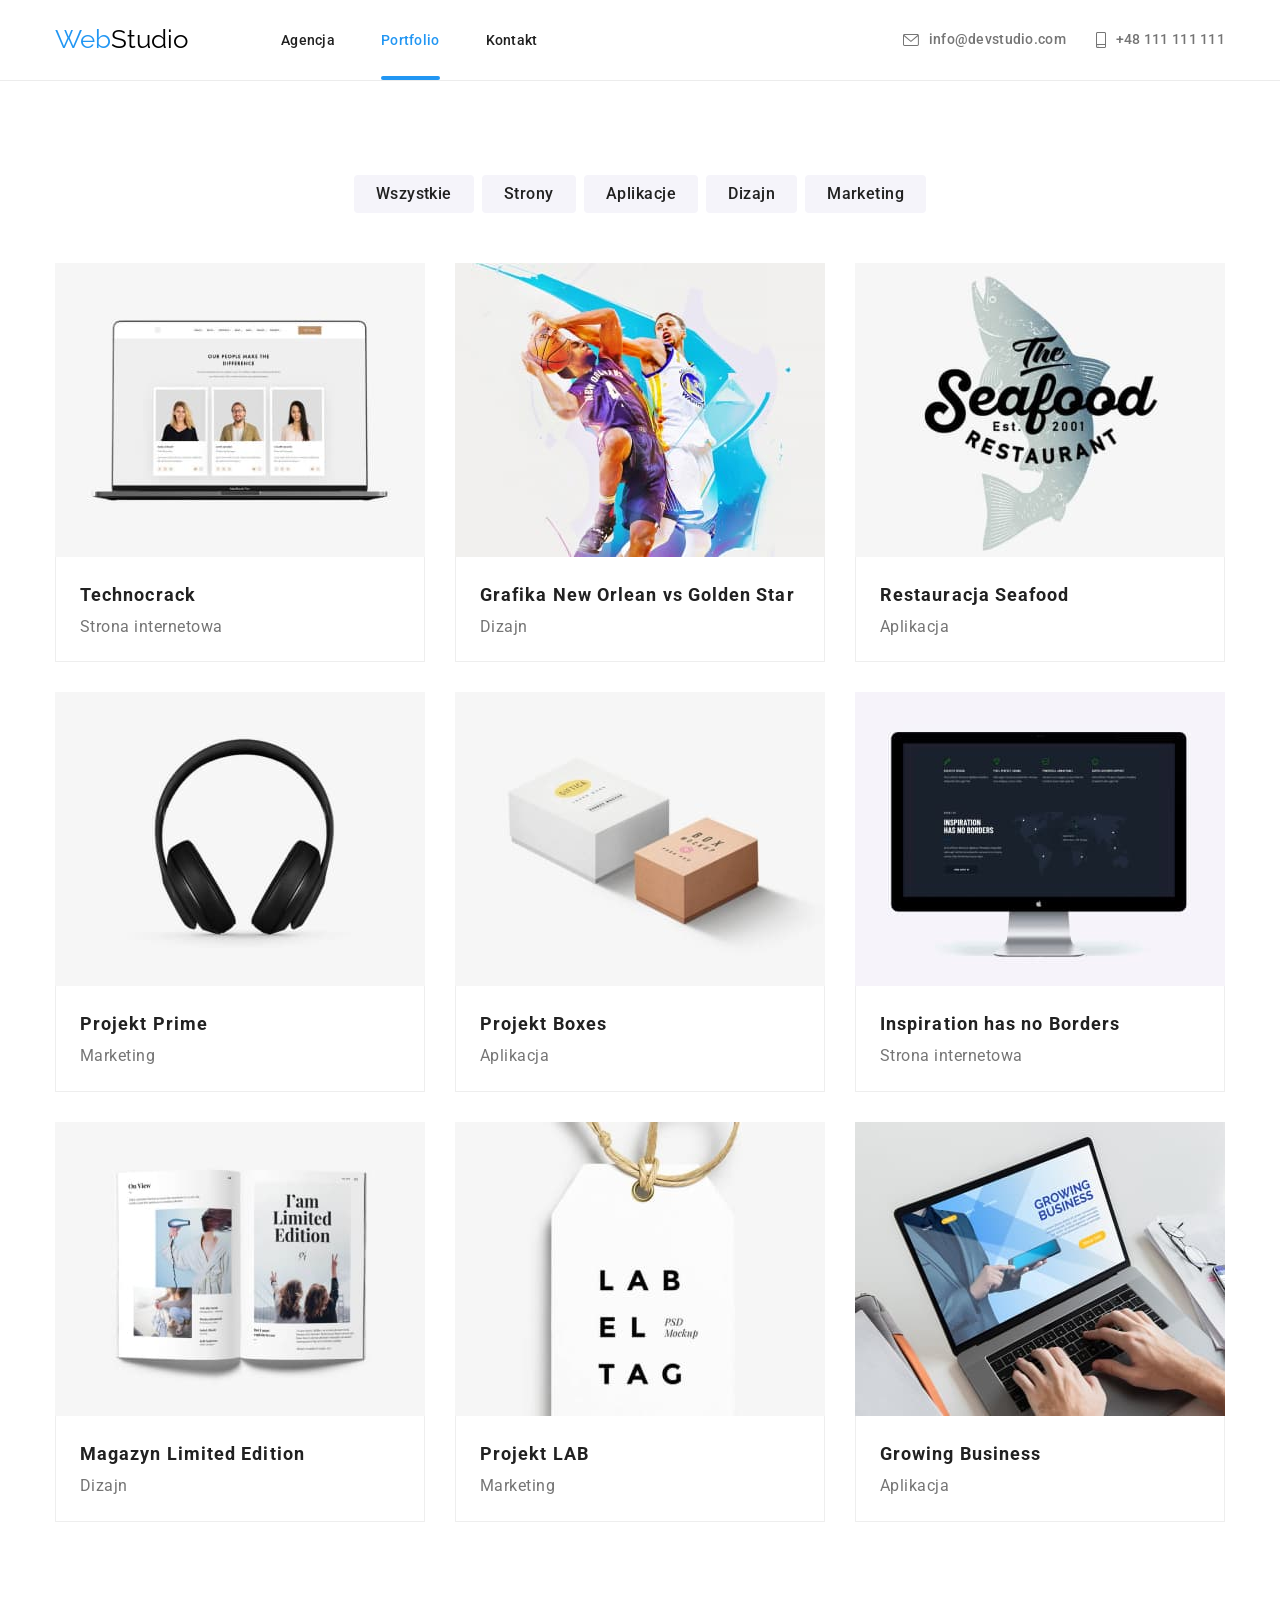
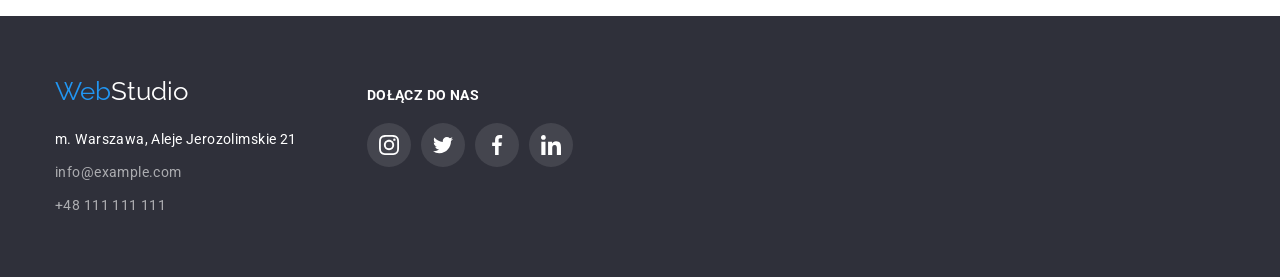
==== portfolio.html @ 05d30ae4 "hw5 copy" ====
<!DOCTYPE html>
<html lang="pl">
  <head>
    <meta charset="utf-8" />
    <link
      rel="stylesheet"
      href="https://cdnjs.cloudflare.com/ajax/libs/modern-normalize/1.1.0/modern-normalize.min.css"
    />
    <link
      href="https://fonts.googleapis.com/css2?family=Raleway:wght@700&family=Roboto:wght@400;500;700;900&display=swap"
      rel="stylesheet"
    />
    <link rel="stylesheet" href="./css/styles.css" />
    <title>WebStudio - agencja interaktywna</title>
  </head>
  <body>
    <header class="page-header">
      <div class="container page-nav">
        <a href="./" class="logo"><span class="logo-blue">Web</span>Studio</a>
        <nav>
          <ul class="nav-links">
            <li><a href="./">Agencja</a></li>
            <li><a class="is-active" href="./portfolio.html">Portfolio</a></li>
            <li><a href="">Kontakt</a></li>
          </ul>
        </nav>
        <ul class="nav-links contact-links">
          <li>
            <a href="mailto:info@devstudio.com">
              <svg width="16" height="12">
                <use href="./images/icons.svg#icon-envelope"></use>
              </svg>
              info@devstudio.com
            </a>
          </li>
          <li>
            <a href="tel:+48111111111">
              <svg width="10" height="16">
                <use href="./images/icons.svg#icon-smartphone"></use>
              </svg>
              +48 111 111 111
            </a>
          </li>
        </ul>
      </div>
    </header>
    <!--portfolio-content-->
    <main>
      <section class="section">
        <div class="container portfolio-buttons">
          <ul class="portfolio-buttons-list">
            <li><button type="button">Wszystkie</button></li>
            <li><button type="button">Strony</button></li>
            <li><button type="button">Aplikacje</button></li>
            <li><button type="button">Dizajn</button></li>
            <li><button type="button">Marketing</button></li>
          </ul>
        </div>
        <div class="container">
          <ul class="portfolio">
            <li class="portfolio-item">
              <figure>
                <div class="portfolio-box">
                  <img
                    src="images/portfolio-1.jpg"
                    alt="Ekran laptopa ze zdjęciami i opisami trzech osób"
                    width="370"
                    height="294"
                  />
                  <div class="portfolio-overlay">
                    <p>
                      Technocrack jest popularną platformą wykorzystywaną do rozpowszechniania koronawirusa. Firmy
                      wykorzystują tę platformę do celów szpiegowskich i ataków na niezabezpieczone serwery konkurencji
                    </p>
                  </div>
                </div>
                <figcaption>
                  <span class="portfolio-item-name">Technocrack</span>
                  <br />
                  <span class="portfolio-item-spec">Strona internetowa</span>
                </figcaption>
              </figure>
            </li>
            <li class="portfolio-item">
              <figure>
                <div class="portfolio-box">
                  <img src="images/portfolio-2.jpg" alt="Dwóch koszykarzy na szarym tle" width="370" height="294" />
                  <div class="portfolio-overlay">
                    <p>
                      Technocrack jest popularną platformą wykorzystywaną do rozpowszechniania koronawirusa. Firmy
                      wykorzystują tę platformę do celów szpiegowskich i ataków na niezabezpieczone serwery konkurencji
                    </p>
                  </div>
                </div>
                <figcaption>
                  <span class="portfolio-item-name">Grafika New Orlean vs Golden Star</span>
                  <br />
                  <span class="portfolio-item-spec">Dizajn</span>
                </figcaption>
              </figure>
            </li>
            <li class="portfolio-item">
              <figure>
                <div class="portfolio-box">
                  <img
                    src="images/portfolio-3.jpg"
                    alt="Ryba z napisem The Seafood Restaurant"
                    width="370"
                    height="294"
                  />
                  <div class="portfolio-overlay">
                    <p>
                      Technocrack jest popularną platformą wykorzystywaną do rozpowszechniania koronawirusa. Firmy
                      wykorzystują tę platformę do celów szpiegowskich i ataków na niezabezpieczone serwery konkurencji
                    </p>
                  </div>
                </div>
                <figcaption>
                  <span class="portfolio-item-name">Restauracja Seafood</span>
                  <br />
                  <span class="portfolio-item-spec">Aplikacja</span>
                </figcaption>
              </figure>
            </li>
            <li class="portfolio-item">
              <figure>
                <div class="portfolio-box">
                  <img src="images/portfolio-4.jpg" alt="Słuchawki na szarym tle" width="370" height="294" />
                  <div class="portfolio-overlay">
                    <p>
                      Technocrack jest popularną platformą wykorzystywaną do rozpowszechniania koronawirusa. Firmy
                      wykorzystują tę platformę do celów szpiegowskich i ataków na niezabezpieczone serwery konkurencji
                    </p>
                  </div>
                </div>
                <figcaption>
                  <span class="portfolio-item-name">Projekt Prime</span>
                  <br />
                  <span class="portfolio-item-spec">Marketing</span>
                </figcaption>
              </figure>
            </li>
            <li class="portfolio-item">
              <figure>
                <div class="portfolio-box">
                  <img
                    src="images/portfolio-5.jpg"
                    alt="Dwa pudełka z napisami, białe i brązowe"
                    width="370"
                    height="294"
                  />
                  <div class="portfolio-overlay">
                    <p>
                      Technocrack jest popularną platformą wykorzystywaną do rozpowszechniania koronawirusa. Firmy
                      wykorzystują tę platformę do celów szpiegowskich i ataków na niezabezpieczone serwery konkurencji
                    </p>
                  </div>
                </div>
                <figcaption>
                  <span class="portfolio-item-name">Projekt Boxes</span>
                  <br />
                  <span class="portfolio-item-spec">Aplikacja</span>
                </figcaption>
              </figure>
            </li>
            <li class="portfolio-item">
              <figure>
                <div class="portfolio-box">
                  <img
                    src="images/portfolio-6.jpg"
                    alt="Monitor z otwartą witryną interetową"
                    width="370"
                    height="294"
                  />
                  <div class="portfolio-overlay">
                    <p>
                      Technocrack jest popularną platformą wykorzystywaną do rozpowszechniania koronawirusa. Firmy
                      wykorzystują tę platformę do celów szpiegowskich i ataków na niezabezpieczone serwery konkurencji
                    </p>
                  </div>
                </div>
                <figcaption>
                  <span class="portfolio-item-name">Inspiration has no Borders</span>
                  <br />
                  <span class="portfolio-item-spec">Strona internetowa</span>
                </figcaption>
              </figure>
            </li>
            <li class="portfolio-item">
              <figure>
                <div class="portfolio-box">
                  <img
                    src="images/portfolio-7.jpg"
                    alt="Otwarta strona gazety z obrazkami i tekstem"
                    width="370"
                    height="294"
                  />
                  <div class="portfolio-overlay">
                    <p>
                      Technocrack jest popularną platformą wykorzystywaną do rozpowszechniania koronawirusa. Firmy
                      wykorzystują tę platformę do celów szpiegowskich i ataków na niezabezpieczone serwery konkurencji
                    </p>
                  </div>
                </div>
                <figcaption>
                  <span class="portfolio-item-name">Magazyn Limited Edition</span>
                  <br />
                  <span class="portfolio-item-spec">Dizajn</span>
                </figcaption>
              </figure>
            </li>
            <li class="portfolio-item">
              <figure>
                <div class="portfolio-box">
                  <img src="images/portfolio-8.jpg" alt="Bilecik z napisame LAB EL TAG" width="370" height="294" />
                  <div class="portfolio-overlay">
                    <p>
                      Technocrack jest popularną platformą wykorzystywaną do rozpowszechniania koronawirusa. Firmy
                      wykorzystują tę platformę do celów szpiegowskich i ataków na niezabezpieczone serwery konkurencji
                    </p>
                  </div>
                </div>
                <figcaption>
                  <span class="portfolio-item-name">Projekt LAB</span>
                  <br />
                  <span class="portfolio-item-spec">Marketing</span>
                </figcaption>
              </figure>
            </li>
            <li class="portfolio-item">
              <figure>
                <div class="portfolio-box">
                  <img
                    src="images/portfolio-9.jpg"
                    alt="Dłonie piszące na klawiaturze, na ekranie nazwa aplikacji"
                    width="370"
                    height="294"
                  />
                  <div class="portfolio-overlay">
                    <p>
                      Technocrack jest popularną platformą wykorzystywaną do rozpowszechniania koronawirusa. Firmy
                      wykorzystują tę platformę do celów szpiegowskich i ataków na niezabezpieczone serwery konkurencji
                    </p>
                  </div>
                </div>
                <figcaption>
                  <span class="portfolio-item-name">Growing Business</span>
                  <br />
                  <span class="portfolio-item-spec">Aplikacja</span>
                </figcaption>
              </figure>
            </li>
          </ul>
        </div>
      </section>
    </main>
    <footer>
      <div class="footer container">
        <div class="footer-address">
          <a href="/" class="logo logo-white"> <span class="logo-blue">Web</span>Studio </a>
          <address>
            <p>m. Warszawa, Aleje Jerozolimskie 21</p>
            <p><a href="mailto:info@example.com">info@example.com</a></p>
            <p><a href="tel:+48111111111">+48 111 111 111</a></p>
          </address>
        </div>
        <div class="footer-social">
          <h4>Dołącz do nas</h4>
          <ul class="footer-social-icons">
            <li>
              <a href="#">
                <svg class="footer-social-icon" width="20" height="20">
                  <use href="./images/icons.svg#icon-instagram"></use>
                </svg>
              </a>
            </li>
            <li>
              <a href="#">
                <svg class="footer-social-icon" width="20" height="20">
                  <use href="./images/icons.svg#icon-twitter"></use>
                </svg>
              </a>
            </li>
            <li>
              <a href="#">
                <svg class="footer-social-icon" width="20" height="20">
                  <use href="./images/icons.svg#icon-facebook"></use>
                </svg>
              </a>
            </li>
            <li>
              <a href="#">
                <svg class="footer-social-icon" width="20" height="20">
                  <use href="./images/icons.svg#icon-linkedin"></use>
                </svg>
              </a>
            </li>
          </ul>
        </div>
      </div>
    </footer>
  </body>
</html>
---- css/styles.css ----
* {
  box-sizing: border-box;
  margin: 0;
  padding: 0;
}

:root {
  --white-color: #fff;
  --team-color: #f5f4fa;
  --black-color: #000;
  --brand-color: #212121;
  --link-color: #2196f3;
  --contact-color: #757575;
  --icons-color: #afb1b8;
  --border-color: #eee;
  --portfolio-box-color: rgba(33, 150, 243, 0.9);
  --boxed-color: rgba(47, 48, 58, 0.8);
  --footer-contact-color: rgba(255, 255, 255, 0.6);
  --bg-color: #2f303a;
  --border-radius: 4px;
  --cubic-bezier: cubic-bezier(0.4, 0, 0.2, 1);
  --box-shadows: 0px 1px 3px rgba(0, 0, 0, 0.12), 0px 1px 1px rgba(0, 0, 0, 0.14), 0px 2px 1px rgba(0, 0, 0, 0.2);
}

body {
  font-family: 'Roboto', sans-serif;
  color: var(--brand-color);
}

ul {
  list-style: none;
}

img,
svg {
  display: block;
}

.container {
  max-width: 1200px;
  margin: 0 auto;
  padding: 0 15px;
}

.section {
  padding: 94px 0;
}

.page-header {
  border-bottom: 1px solid #ececec;
}

.logo {
  font-family: 'Raleway', sans-serif;
  font-size: 26px;
  text-decoration: none;
  line-height: 1.2;
  color: var(--black-color);
}

.logo-white {
  color: var(--white-color);
}

.page-nav {
  display: flex;
  align-items: center;
  justify-content: space-between;
}

.page-nav nav {
  margin-left: 93px;
  flex-grow: 1;
}

.nav-links {
  display: flex;
}

.nav-links li:not(:last-child) {
  margin-right: 46px;
}

.nav-links li a {
  padding: 32px 0;
  color: var(--brand-color);
  font-weight: 500;
  font-size: 14px;
  letter-spacing: 0.02em;
  line-height: 1.1;
  text-decoration: none;
}

.nav-links .is-active {
  position: relative;
  color: var(--link-color);
}

.nav-links .is-active::after {
  position: absolute;
  content: '';
  bottom: 0;
  left: 0;
  width: 100%;
  height: 4px;
  background-color: currentColor;
  border-radius: 2px;
}

.contact-links li a {
  display: flex;
  align-items: center;
  color: var(--contact-color);
}

.contact-links li:not(:last-child) {
  margin-right: 30px;
}

.contact-links li a svg {
  margin-right: 10px;
  fill: currentColor;
}

.logo .logo-blue {
  color: var(--link-color);
}

.nav-links li a:hover,
.nav-links li a:focus,
.contact-links li a:hover,
.contact-links li a:focus {
  color: var(--link-color);
  transition: color 250ms var(--cubic-bezier);
}

.hero-content {
  background-image: linear-gradient(rgba(47, 48, 58, 0.4), rgba(47, 48, 58, 0.4)), url('../images/hero-bg.jpg');
  background-repeat: no-repeat;
  background-position: center;
  background-size: auto auto;
}

.hero-content .container {
  padding-top: 106px;
  padding-bottom: 106px;
}

.hero-content h1 {
  text-align: center;
  text-transform: uppercase;
  font-weight: 900;
  font-size: 44px;
  line-height: 1.3;
  letter-spacing: 0.06em;
  color: var(--white-color);
  margin-bottom: 30px;
}

.hero-button {
  display: block;
  margin: 0 auto;
  border: 0;
  text-align: center;
  box-shadow: 0px 4px 4px rgba(0, 0, 0, 0.15);
  border-radius: var(--border-radius);
  letter-spacing: 0.06em;
  font-weight: 700;
  font-size: 16px;
  line-height: 1.8;
  padding: 10px 42px;
  background-color: var(--link-color);
  color: var(--white-color);
  cursor: pointer;
}

.examples-content {
  font-size: 14px;
  letter-spacing: 0.03em;
}

.examples-cards,
.examples-info-cards,
.portfolio,
.team-cards,
.client-cards {
  display: flex;
  flex-wrap: wrap;
  gap: 30px;
}

.examples-cards li,
.team-cards li {
  flex-basis: calc((100% - 90px) / 4);
}

.examples-info-cards li,
.portfolio li {
  flex-basis: calc((100% - 60px) / 3);
}

.examples-cards li h3 {
  font-weight: 700;
  line-height: 1.1;
  text-transform: uppercase;
  color: var(--brand-color);
}

.examples-cards .examples-icons-bg {
  background-color: var(--team-color);
  padding: 25px 100px;
  margin-bottom: 30px;
  border-radius: var(--border-radius);
}

.examples-cards li p {
  margin: 10px 0 96px;
  font-weight: 400;
  line-height: 1.7;
  color: var(--contact-color);
}

.examples-info-cards figure {
  position: relative;
}

.examples-info-cards figcaption {
  position: absolute;
  bottom: 0;
  background-color: var(--boxed-color);
  width: 100%;
}

.examples-info-cards .examples-info-text {
  padding: 27px 0;
  color: var(--white-color);
  font-weight: 700;
  font-size: 14px;
  line-height: 1.1;
  text-align: center;
  letter-spacing: 0.03em;
  text-transform: uppercase;
}

.examples-content h2,
.team-content h2,
.client-content h2 {
  margin-bottom: 50px;
  font-weight: 700;
  font-size: 36px;
  line-height: 1.2;
  text-align: center;
  letter-spacing: 0.03em;
  color: var(--brand-color);
}

.team-content {
  background-color: var(--team-color);
}

footer,
.hero-content {
  background-color: var(--bg-color);
}

.team-cards > li {
  background-color: var(--white-color);
  box-shadow: var(--box-shadows);
  border-radius: 0px 0px 4px 4px;
}

.team-cards figcaption {
  margin: 30px 0 16px;
  font-size: 16px;
  line-height: 1.8;
  letter-spacing: 0.03em;
  text-align: center;
}

.team-cards .team-name {
  font-weight: 500;
  color: var(--brand-color);
}

.team-cards .team-descr {
  color: var(--contact-color);
}

.team-content .team-social {
  display: flex;
  align-items: center;
  justify-content: center;
  margin-bottom: 18px;
}

.team-social li:not(:last-child),
.footer-social-icons li:not(:last-child) {
  margin-right: 10px;
}

.team-social li a,
.footer-social .footer-social-icons li a {
  display: inline-flex;
  padding: 12px;
}

.team-social li a {
  color: var(--icons-color);
  fill: currentColor;
}

.team-social li a:hover,
.team-social li a:focus {
  color: var(--white-color);
  background-color: var(--link-color);
  border-radius: 50%;
  transition: color 250ms var(--cubic-bezier), background-color 250ms var(--cubic-bezier);
}

.client-cards li {
  flex-basis: calc((100% - 150px) / 6);
}

.client-cards li a {
  display: flex;
  align-items: center;
  justify-content: center;
  border: 1px solid var(--icons-color);
  border-radius: var(--border-radius);
  padding: 15px 0;
  fill: var(--icons-color);
}

.client-cards li a:hover,
.client-cards li a:focus {
  border-color: var(--link-color);
  fill: var(--link-color);
  transition: border-color 250ms var(--cubic-bezier), fill 250ms var(--cubic-bezier);
}

footer {
  padding: 60px 0;
}

.footer,
.footer-social-icons {
  display: flex;
  justify-content: flex-start;
}

.footer-address {
  margin-right: 70px;
}

.footer-address p {
  font-style: normal;
  font-size: 14px;
  line-height: 24px;
  letter-spacing: 0.03em;
}

.footer-address p:not(:first-child) {
  margin-top: 9px;
}

.footer-address p:first-child {
  color: var(--white-color);
}

.footer-address address {
  margin-top: 20px;
}

.footer-address p a {
  text-decoration: none;
  color: var(--footer-contact-color);
}

.footer-address p a:hover,
.footer-address p a:focus {
  background-color: var(--link-color);
  transition: background-color 250ms var(--cubic-bezier);
}

.footer-social {
  margin-top: 12px;
}

.footer-social h4 {
  margin-bottom: 20px;
  color: var(--white-color);
  font-weight: 700;
  font-size: 14px;
  line-height: 1.1;
  letter-spacing: 0.03em;
  text-transform: uppercase;
}

.footer-social .footer-social-icons li a {
  fill: var(--white-color);
  border-radius: 50%;
  background-color: rgba(255, 255, 255, 0.1);
}

.footer-social .footer-social-icons li a:hover,
.footer-social .footer-social-icons li a:focus {
  background-color: var(--link-color);
  transition: background-color 250ms var(--cubic-bezier);
}

.portfolio-buttons {
  margin-bottom: 50px;
}

.portfolio-buttons-list {
  display: flex;
  justify-content: center;
  align-items: center;
}

.portfolio-buttons-list > li:not(:last-child) {
  margin-right: 8px;
}

.portfolio-buttons-list button {
  border: 0;
  border-radius: var(--border-radius);
  background-color: var(--team-color);
  color: inherit;
  font-weight: 500;
  font-size: 16px;
  line-height: 1.6;
  text-align: center;
  letter-spacing: 0.03em;
  padding: 6px 22px;
  cursor: pointer;
}

.portfolio-buttons-list button:focus,
.portfolio-buttons-list button:hover {
  box-shadow: 0px 3px 1px rgba(0, 0, 0, 0.1), 0px 1px 2px rgba(0, 0, 0, 0.08), 0px 2px 2px rgba(0, 0, 0, 0.12);
  background-color: var(--link-color);
  color: var(--white-color);
  transition: color 250ms var(--cubic-bezier), background-color 250ms var(--cubic-bezier),
    box-shadow 250ms var(--cubic-bezier);
}

.portfolio-item:hover {
  box-shadow: 0px 1px 1px rgba(0, 0, 0, 0.12), 0px 4px 4px rgba(0, 0, 0, 0.06), 1px 4px 6px rgba(0, 0, 0, 0.16);
  transition: box-shadow 250ms var(--cubic-bezier);
}

.portfolio figcaption {
  border-bottom: 1px solid var(--border-color);
  border-right: 1px solid var(--border-color);
  border-left: 1px solid var(--border-color);
  padding: 20px 24px;
}

.portfolio-item-name {
  font-weight: 700;
  font-size: 18px;
  line-height: 2;
  letter-spacing: 0.06em;
  color: var(--brand-color);
}

.portfolio-item-spec {
  font-weight: 400;
  font-size: 16px;
  line-height: 1.8;
  letter-spacing: 0.03em;
  color: var(--contact-color);
}

.portfolio-box {
  position: relative;
  overflow: hidden;
}

.portfolio-overlay {
  position: absolute;
  top: 0;
  left: 0;
  width: 100%;
  height: 100%;
  padding: 49px 45px 49px 24px;
  transform: translateY(100%);
  transition: transform 250ms var(--cubic-bezier);
  background-color: var(--portfolio-box-color);
}

.portfolio-overlay p {
  font-weight: 400;
  font-size: 18px;
  line-height: 1.55;
  letter-spacing: 0.03em;
  color: var(--white-color);
}

.portfolio-item:hover .portfolio-overlay {
  transform: translateY(0);
}

.backdrop {
  position: fixed;
  top: 0;
  left: 0;
  width: 100%;
  height: 100%;
  background-color: rgba(0, 0, 0, 0.2);
  opacity: 1;
  transition: opacity 350ms var(--cubic-bezier);
}

.is-hidden {
  visibility: hidden;
  opacity: 0;
  pointer-events: none;
}

.is-hidden .modal {
  transform: translate(-50%, -50%) scale(0.25);
}

.modal {
  position: absolute;
  top: 50%;
  left: 50%;
  min-width: 528px;
  min-height: 581px;
  visibility: visible;
  background-color: var(--white-color);
  box-shadow: var(--box-shadows);
  border-radius: 4px;
  transform: translate(-50%, -50%) scale(1);
  transition: transform 350ms var(--cubic-bezier);
}

.close-btn {
  position: absolute;
  top: 8px;
  right: 8px;
  padding: 6px;
  border: 1px solid rgba(0, 0, 0, 0.1);
  border-radius: 50%;
  background-color: var(--white-color);
  color: var(--black-color);
  cursor: pointer;
}

.close-btn:hover {
  fill: var(--link-color);
  transition: fill 250ms var(--cubic-bezier);
}
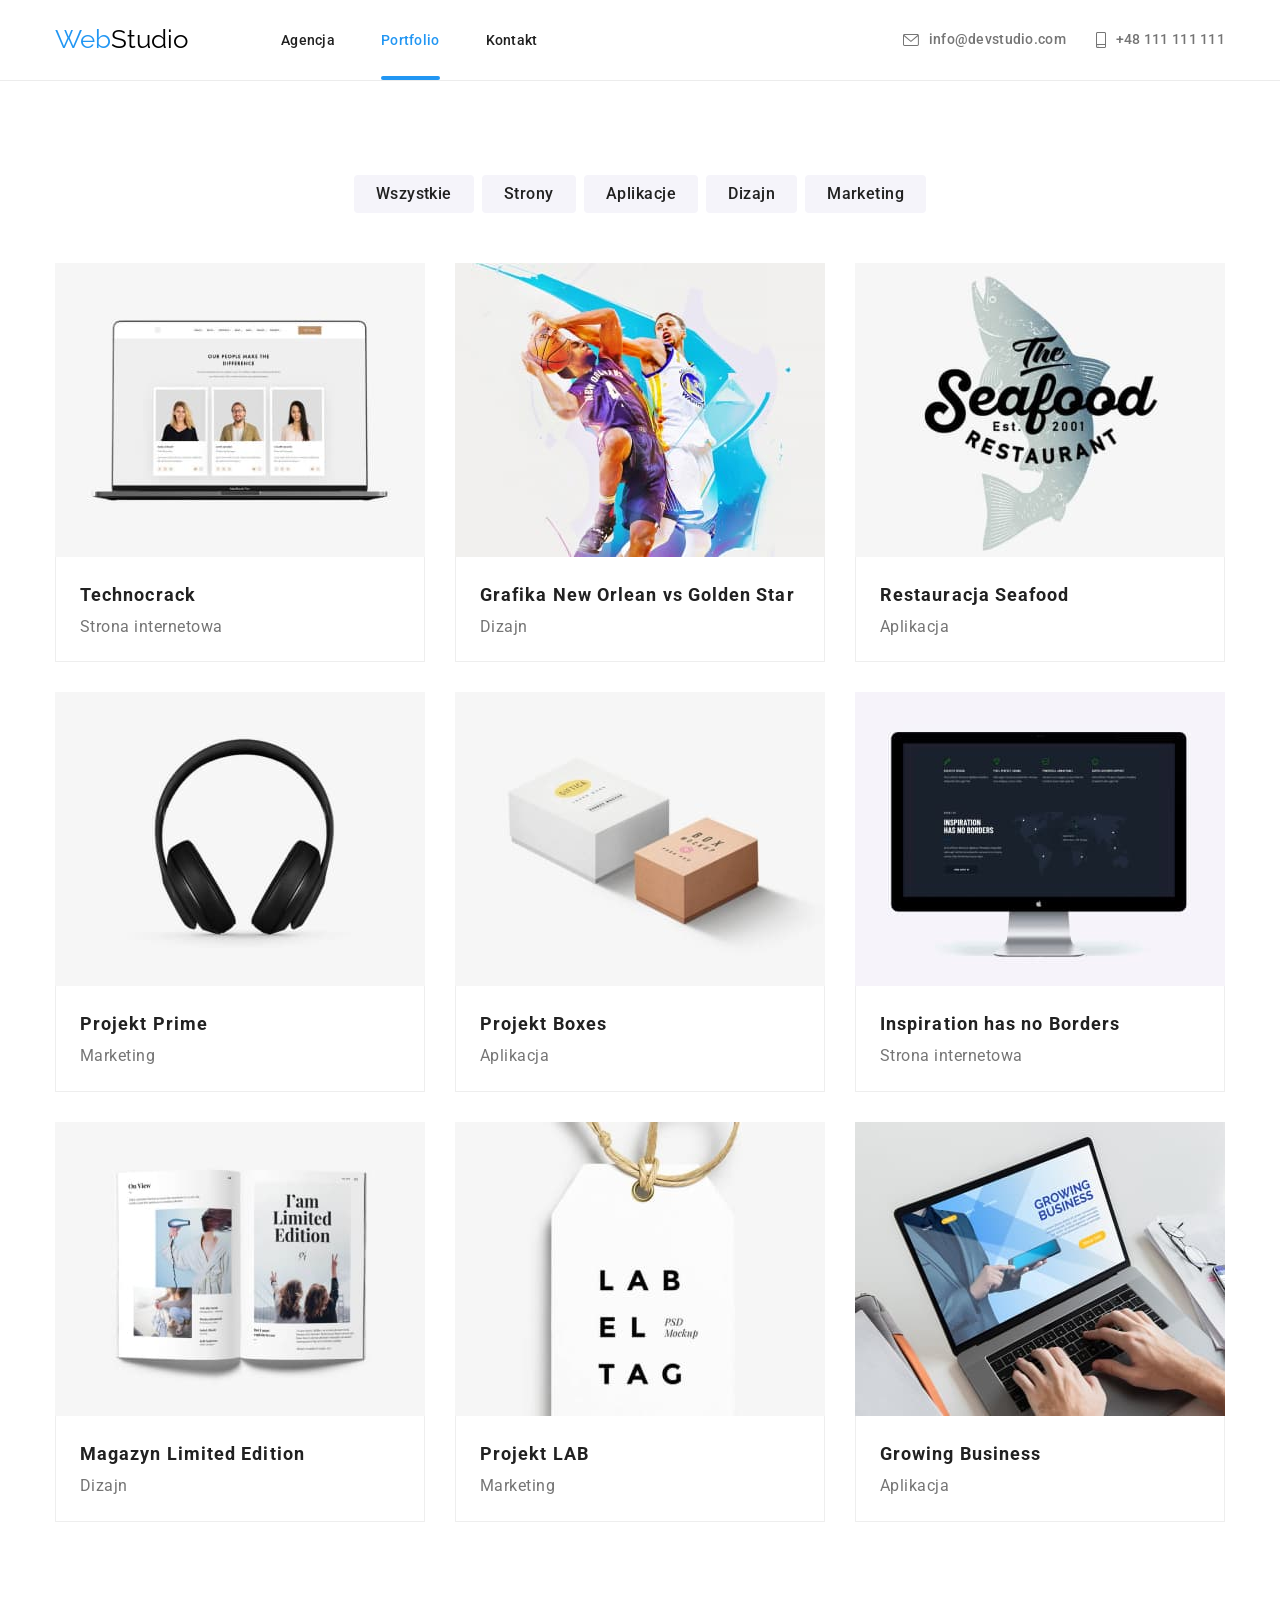
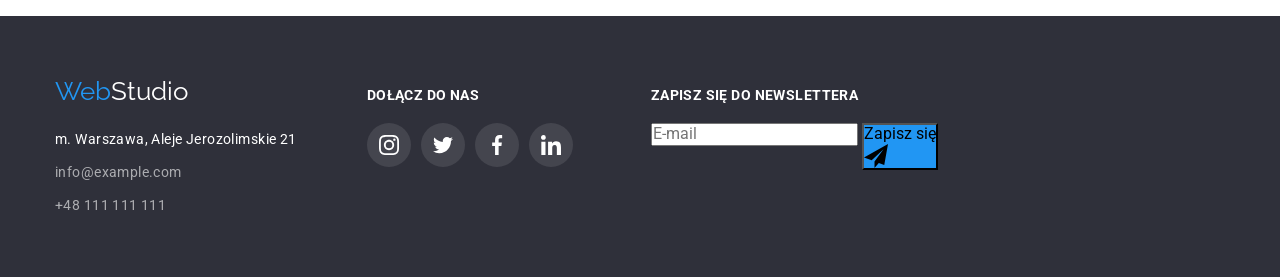
==== commit 664d4eb2: "add icons, add newsletter form without stylesheet" ====
--- a/portfolio.html
+++ b/portfolio.html
@@ -297,6 +297,18 @@
             </li>
           </ul>
         </div>
+        <div class="footer-newsletter">
+          <h4>Zapisz się do newslettera</h4>
+          <form name="newsletter" class="newsletter">
+            <input type="email" name="email-newsletter" placeholder="E-mail" required />
+            <button type="submit">
+              Zapisz się
+              <svg width="24" height="24">
+                <use href="./images/icons.svg#icon-send"></use>
+              </svg>
+            </button>
+          </form>
+        </div>
       </div>
     </footer>
   </body>
--- a/css/styles.css
+++ b/css/styles.css
@@ -382,11 +382,16 @@
   transition: background-color 250ms var(--cubic-bezier);
 }
 
+.footer-social,
+.footer-newsletter {
+  margin-top: 12px;
+}
+
 .footer-social {
-  margin-top: 12px;
-}
-
-.footer-social h4 {
+  margin-right: 78px;
+}
+
+.footer h4 {
   margin-bottom: 20px;
   color: var(--white-color);
   font-weight: 700;
@@ -406,6 +411,10 @@
 .footer-social .footer-social-icons li a:focus {
   background-color: var(--link-color);
   transition: background-color 250ms var(--cubic-bezier);
+}
+
+.newsletter button[type='submit'] {
+  background-color: var(--link-color);
 }
 
 .portfolio-buttons {
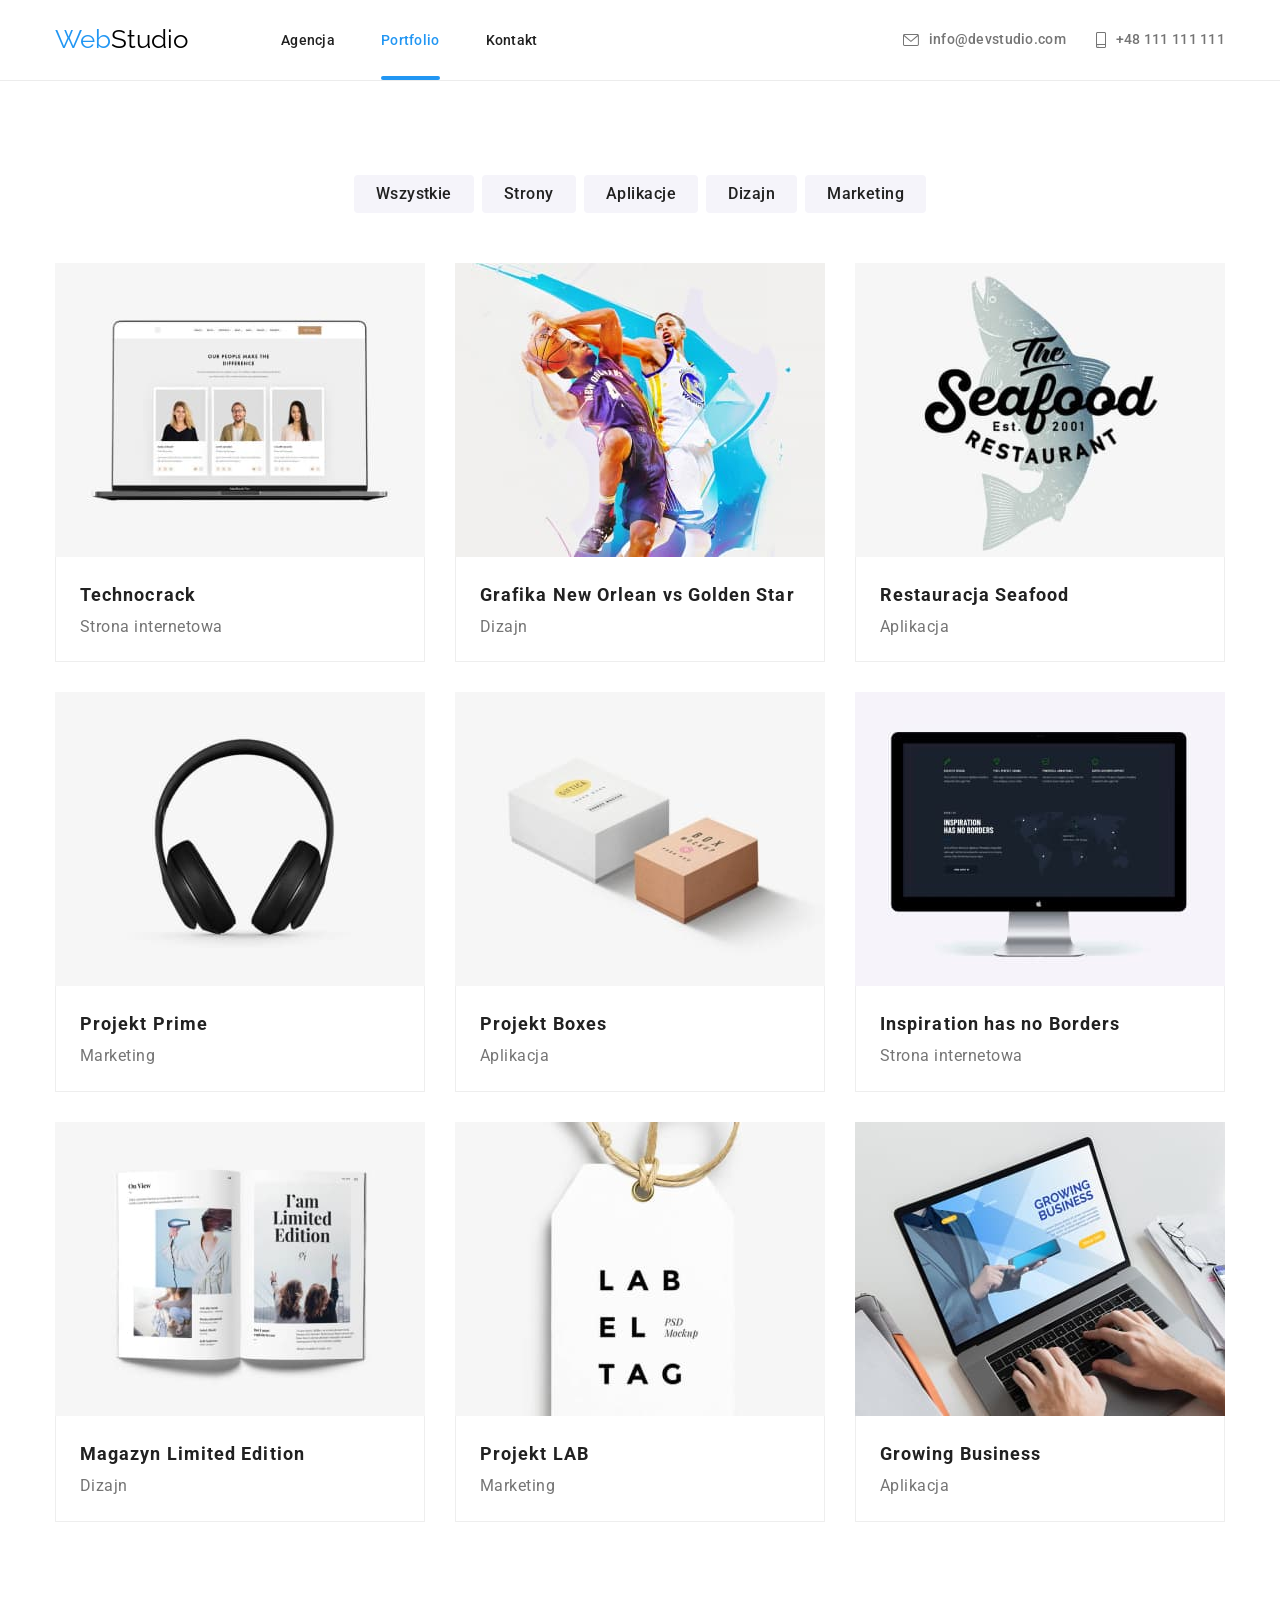
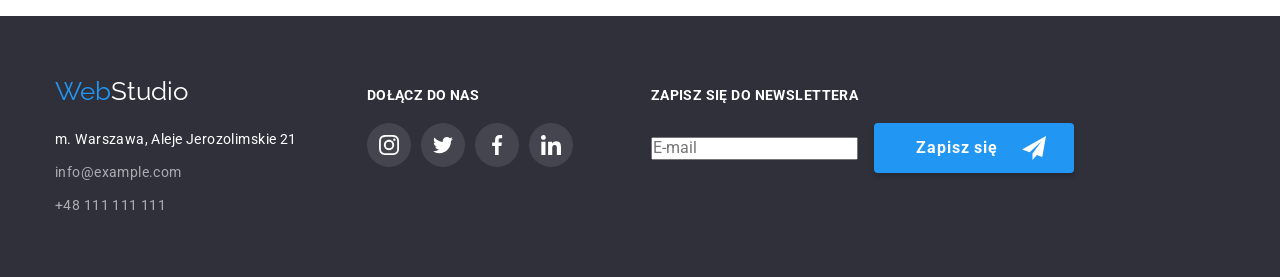
==== commit eb092828: "newsletter button coding" ====
--- a/portfolio.html
+++ b/portfolio.html
@@ -302,10 +302,12 @@
           <form name="newsletter" class="newsletter">
             <input type="email" name="email-newsletter" placeholder="E-mail" required />
             <button type="submit">
-              Zapisz się
-              <svg width="24" height="24">
-                <use href="./images/icons.svg#icon-send"></use>
-              </svg>
+              <span>
+                Zapisz się
+                <svg width="24" height="24">
+                  <use href="./images/icons.svg#icon-send"></use>
+                </svg>
+              </span>
             </button>
           </form>
         </div>
--- a/css/styles.css
+++ b/css/styles.css
@@ -31,8 +31,7 @@
   list-style: none;
 }
 
-img,
-svg {
+img {
   display: block;
 }
 
@@ -414,7 +413,28 @@
 }
 
 .newsletter button[type='submit'] {
+  margin-left: 12px;
   background-color: var(--link-color);
+  border: 0;
+  border-radius: var(--border-radius);
+  box-shadow: 0px 4px 4px rgba(0, 0, 0, 0.15);
+  padding: 10px 28px 10px 42px;
+}
+
+.newsletter button[type='submit'] span {
+  display: flex;
+  align-items: center;
+  text-align: center;
+  font-weight: 700;
+  font-size: 16px;
+  line-height: 1.875;
+  letter-spacing: 0.06em;
+  color: var(--white-color);
+}
+
+.newsletter button[type='submit'] svg {
+  margin-left: 24px;
+  fill: currentColor;
 }
 
 .portfolio-buttons {
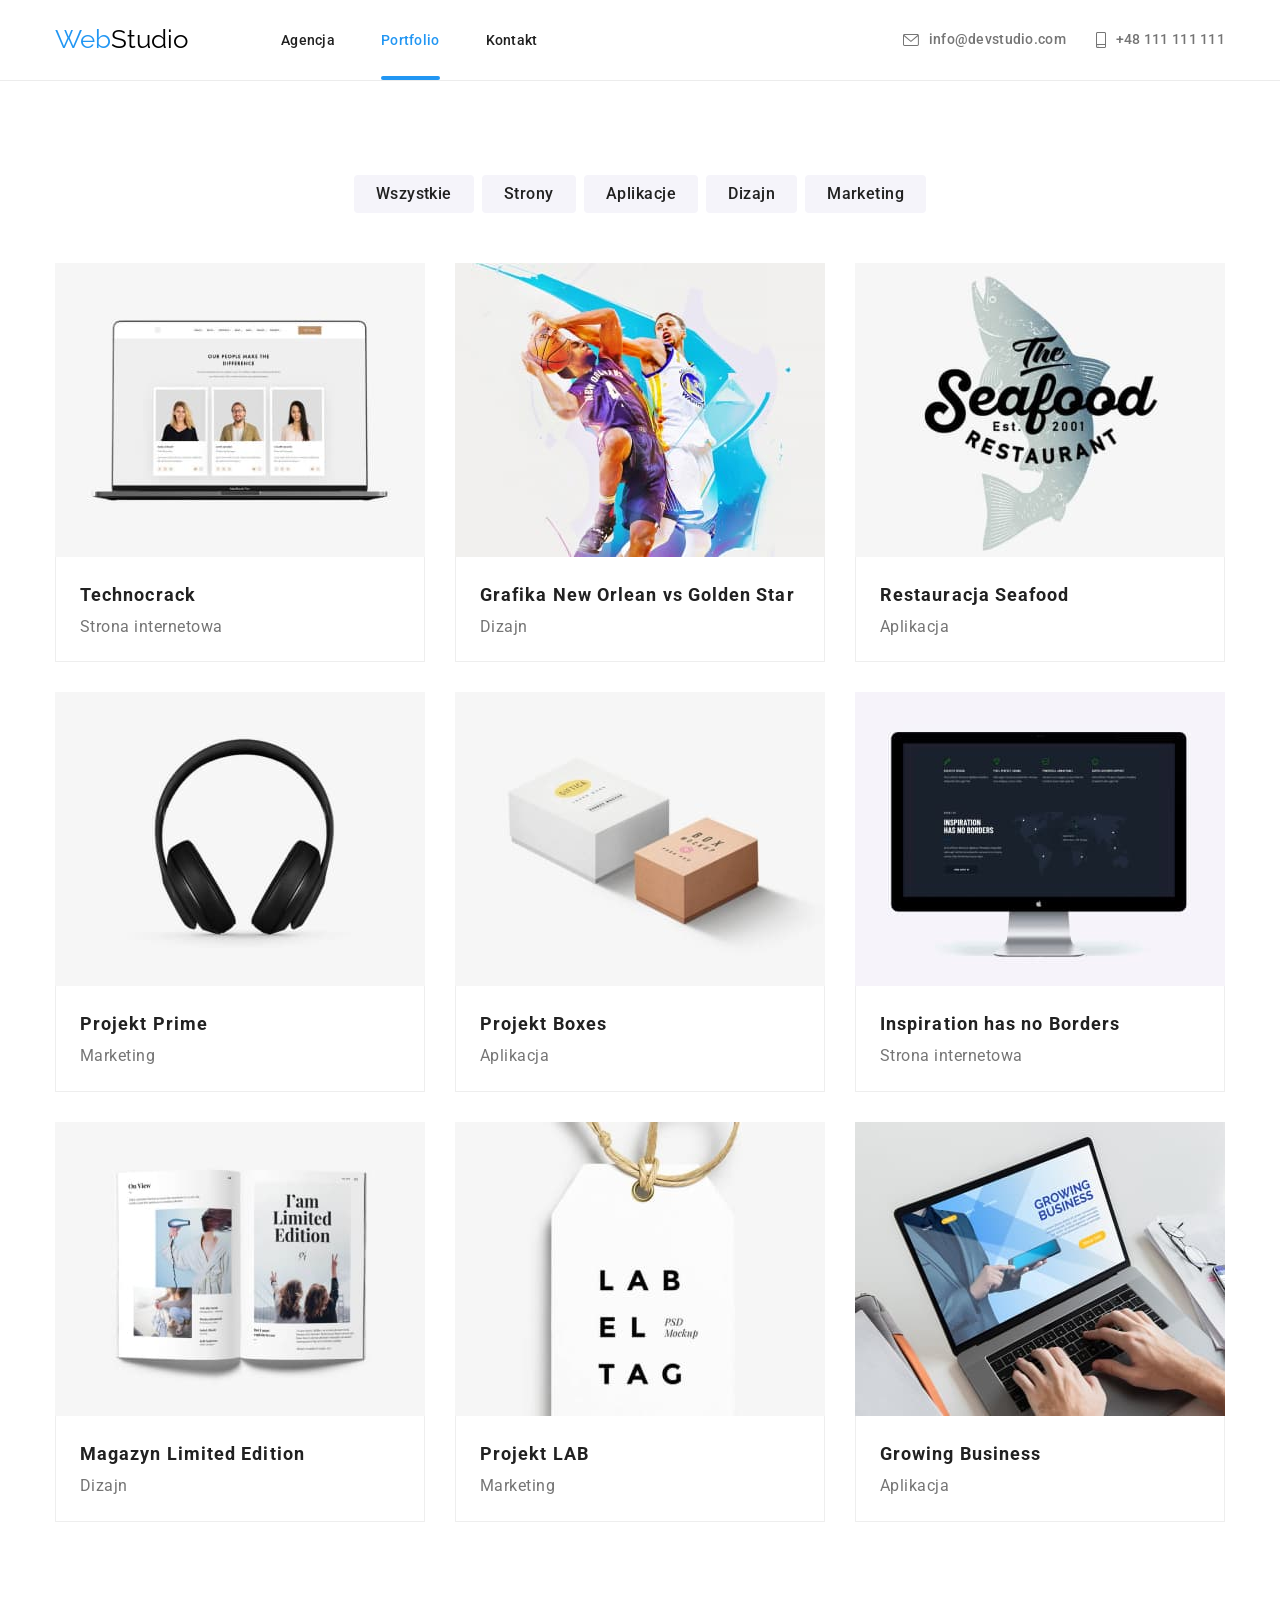
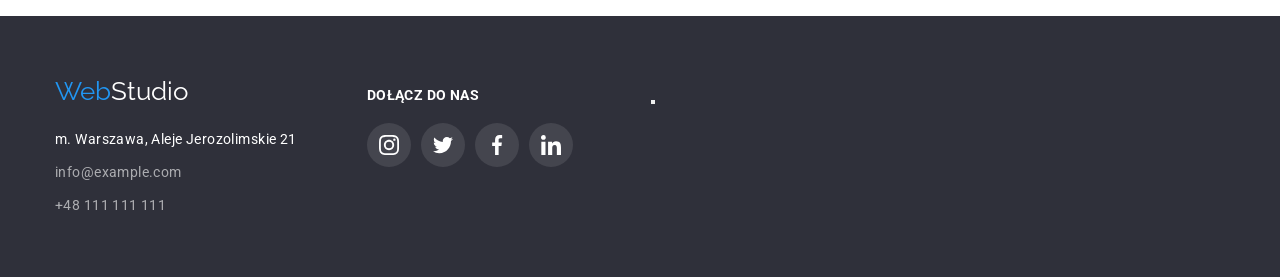
==== commit 46b719fd: "newsletter coding changes" ====
--- a/portfolio.html
+++ b/portfolio.html
@@ -298,17 +298,8 @@
           </ul>
         </div>
         <div class="footer-newsletter">
-          <h4>Zapisz się do newslettera</h4>
-          <form name="newsletter" class="newsletter">
-            <input type="email" name="email-newsletter" placeholder="E-mail" required />
-            <button type="submit">
-              <span>
-                Zapisz się
-                <svg width="24" height="24">
-                  <use href="./images/icons.svg#icon-send"></use>
-                </svg>
-              </span>
-            </button>
+          <form name="newsletter" autocomplete="on" novalidate>
+            <button type="submit"></button>
           </form>
         </div>
       </div>
--- a/css/styles.css
+++ b/css/styles.css
@@ -412,31 +412,6 @@
   transition: background-color 250ms var(--cubic-bezier);
 }
 
-.newsletter button[type='submit'] {
-  margin-left: 12px;
-  background-color: var(--link-color);
-  border: 0;
-  border-radius: var(--border-radius);
-  box-shadow: 0px 4px 4px rgba(0, 0, 0, 0.15);
-  padding: 10px 28px 10px 42px;
-}
-
-.newsletter button[type='submit'] span {
-  display: flex;
-  align-items: center;
-  text-align: center;
-  font-weight: 700;
-  font-size: 16px;
-  line-height: 1.875;
-  letter-spacing: 0.06em;
-  color: var(--white-color);
-}
-
-.newsletter button[type='submit'] svg {
-  margin-left: 24px;
-  fill: currentColor;
-}
-
 .portfolio-buttons {
   margin-bottom: 50px;
 }
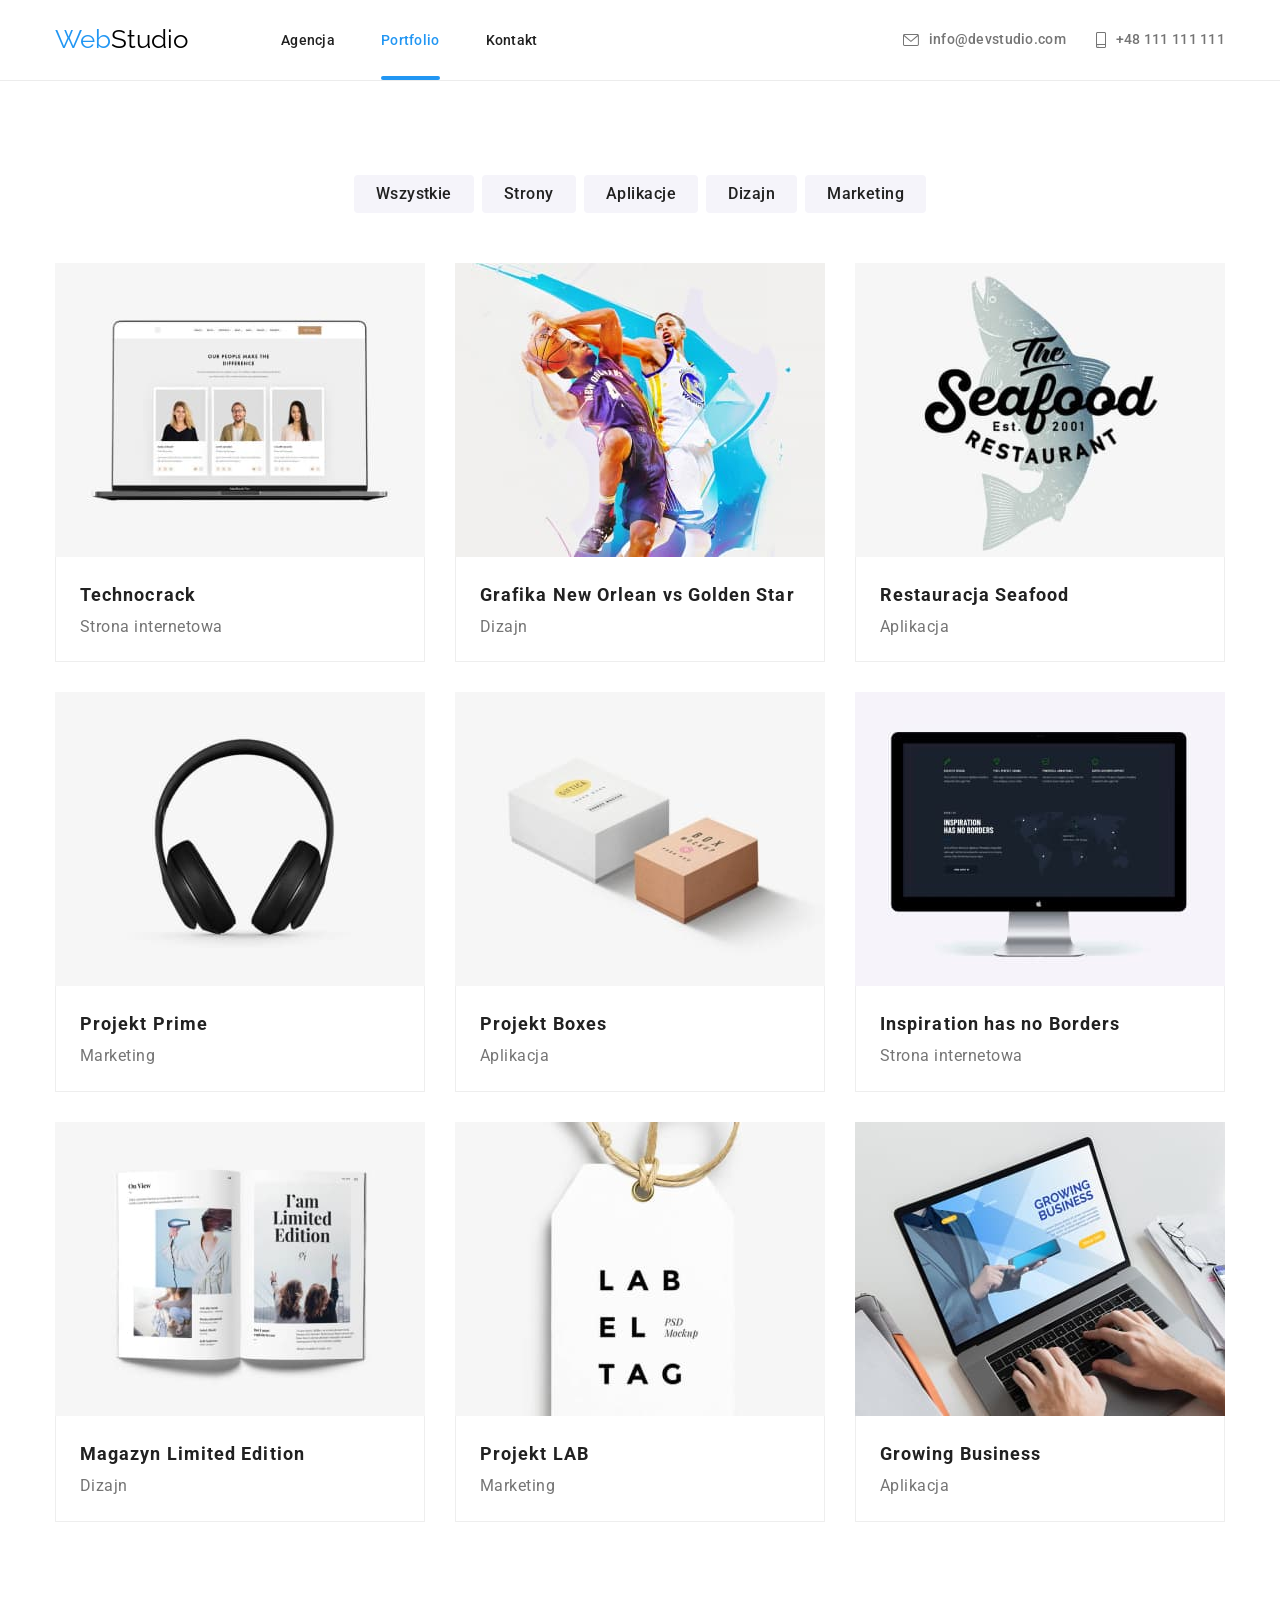
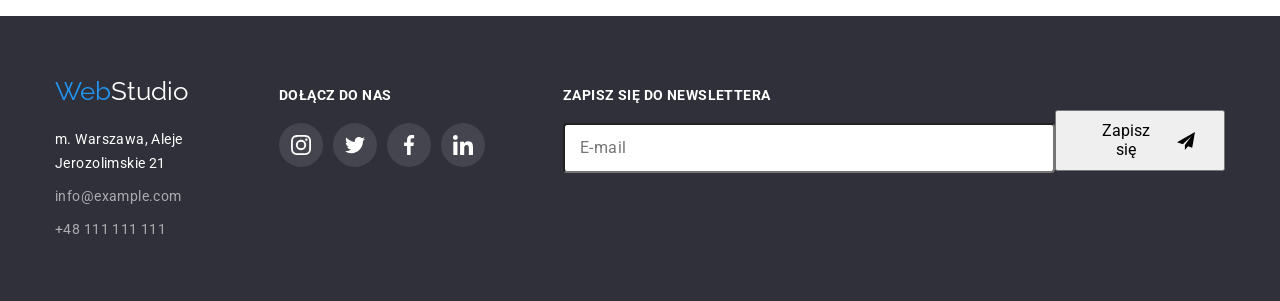
==== commit 6797f2f3: "newsletter coding changes" ====
--- a/portfolio.html
+++ b/portfolio.html
@@ -298,8 +298,17 @@
           </ul>
         </div>
         <div class="footer-newsletter">
-          <form name="newsletter" autocomplete="on" novalidate>
-            <button type="submit"></button>
+          <form name="newsletter" autocomplete="on">
+            <label>
+              Zapisz się do newslettera
+              <input type="email" name="newsletter-email" placeholder="E-mail" required />
+            </label>
+            <button type="submit">
+              Zapisz się
+              <svg width="24" height="24">
+                <use href="./images/icons.svg#icon-send"></use>
+              </svg>
+            </button>
           </form>
         </div>
       </div>
--- a/css/styles.css
+++ b/css/styles.css
@@ -31,7 +31,8 @@
   list-style: none;
 }
 
-img {
+img,
+svg {
   display: block;
 }
 
@@ -390,7 +391,8 @@
   margin-right: 78px;
 }
 
-.footer h4 {
+.footer h4,
+form[name='newsletter'] label {
   margin-bottom: 20px;
   color: var(--white-color);
   font-weight: 700;
@@ -557,3 +559,35 @@
   fill: var(--link-color);
   transition: fill 250ms var(--cubic-bezier);
 }
+
+form[name='newsletter'],
+form[name='newsletter'] button {
+  display: flex;
+  justify-content: center;
+  align-items: center;
+}
+
+form[name='newsletter'] label {
+  display: flex;
+  flex-direction: column;
+}
+
+form[name='newsletter'] input {
+  margin-top: 20px;
+  padding: 15px 295px 15px 15px;
+  border-radius: var(--border-radius);
+}
+
+form[name='newsletter'] input::placeholder {
+  letter-spacing: 0.03em;
+  font-size: 16px;
+  line-height: 1.25;
+}
+
+form[name='newsletter'] button {
+  padding: 10px 28px 10px 42px;
+}
+
+form[name='newsletter'] button svg {
+  margin-left: 24px;
+}
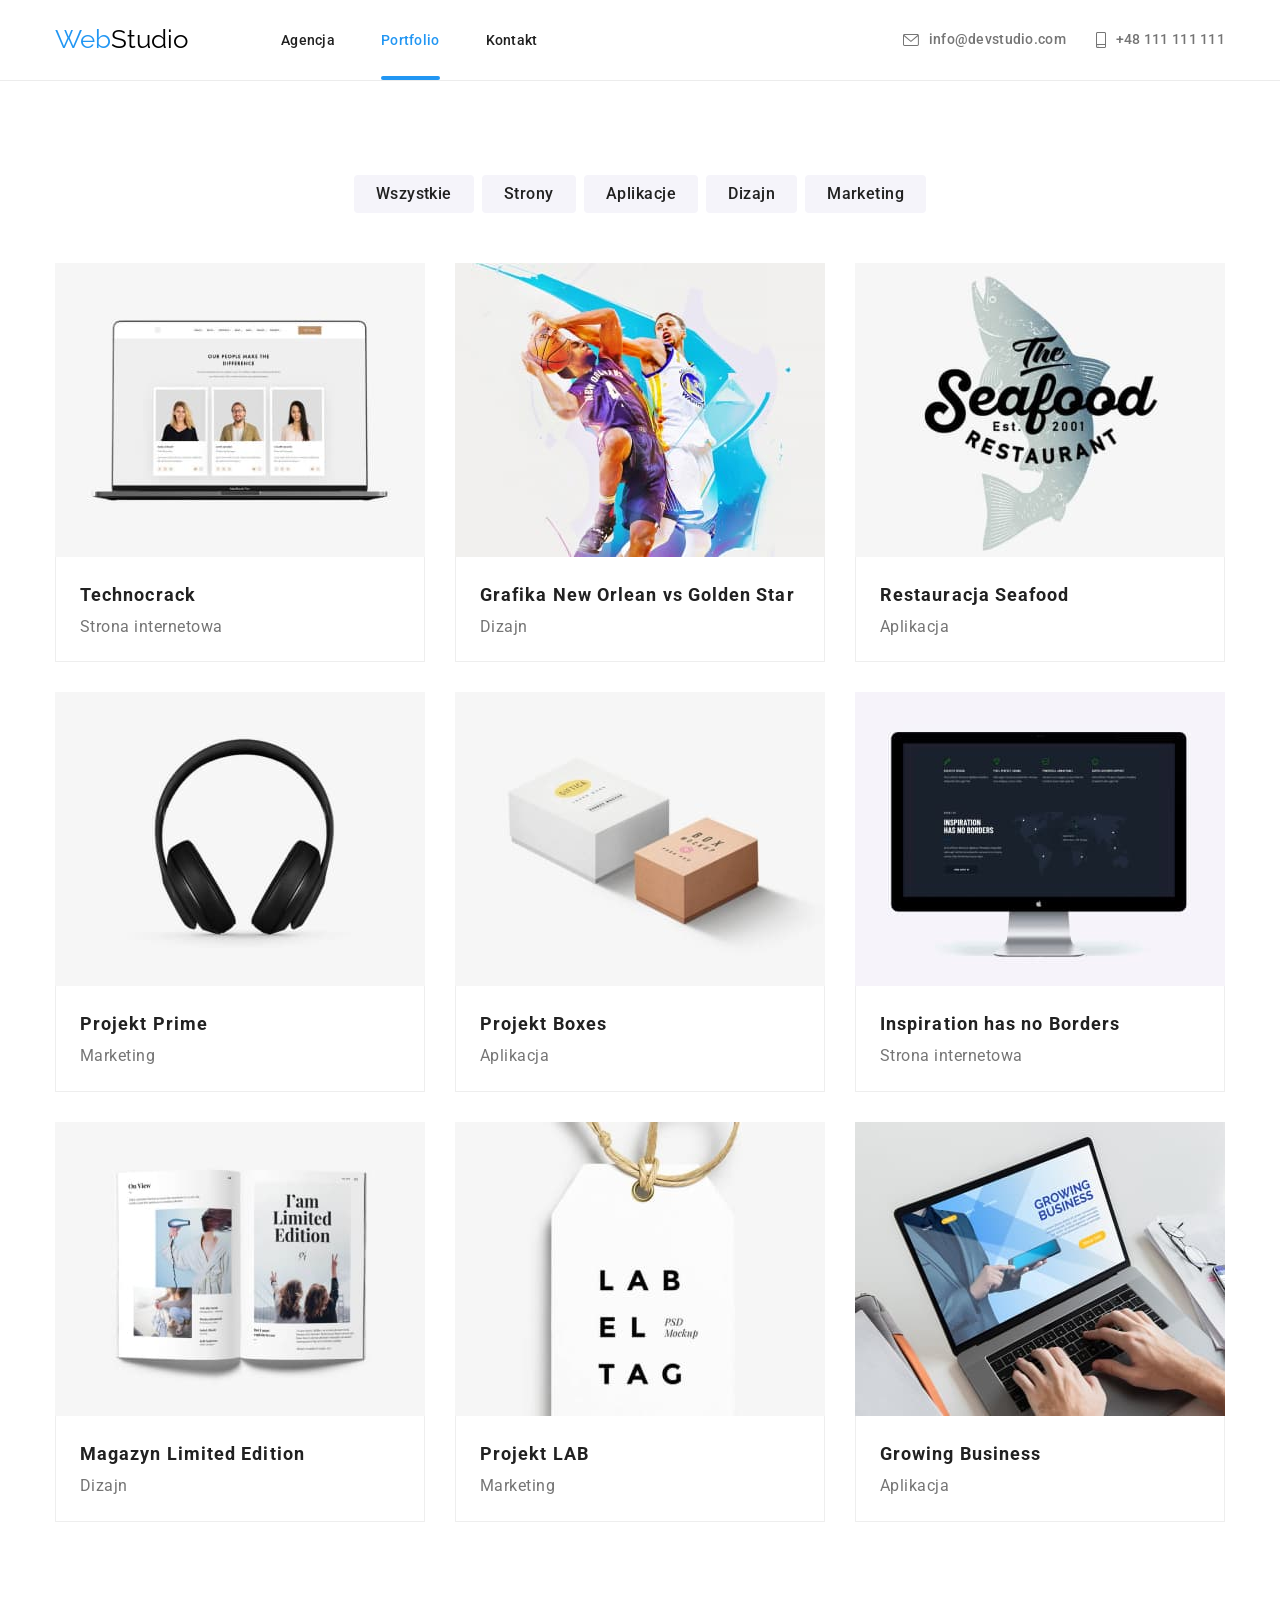
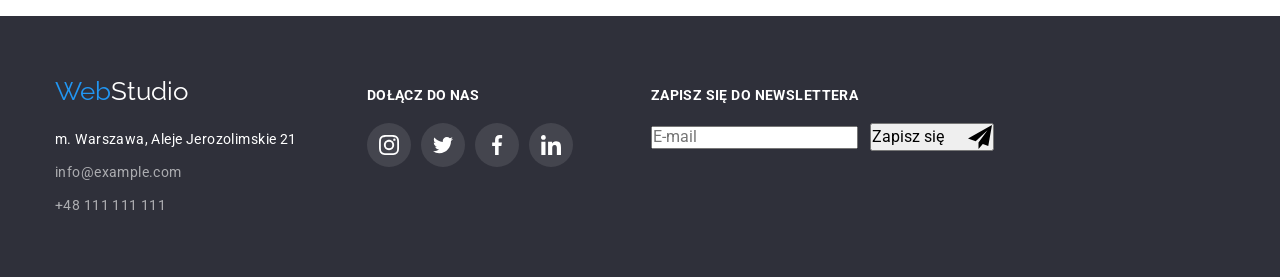
==== commit 59394e33: "newsletter button coding (flex)" ====
--- a/portfolio.html
+++ b/portfolio.html
@@ -298,9 +298,9 @@
           </ul>
         </div>
         <div class="footer-newsletter">
+          <h4>Zapisz się do newslettera</h4>
           <form name="newsletter" autocomplete="on">
             <label>
-              Zapisz się do newslettera
               <input type="email" name="newsletter-email" placeholder="E-mail" required />
             </label>
             <button type="submit">
--- a/css/styles.css
+++ b/css/styles.css
@@ -391,8 +391,7 @@
   margin-right: 78px;
 }
 
-.footer h4,
-form[name='newsletter'] label {
+.footer h4 {
   margin-bottom: 20px;
   color: var(--white-color);
   font-weight: 700;
@@ -418,7 +417,9 @@
   margin-bottom: 50px;
 }
 
-.portfolio-buttons-list {
+.portfolio-buttons-list,
+form[name='newsletter'],
+form[name='newsletter'] button {
   display: flex;
   justify-content: center;
   align-items: center;
@@ -560,34 +561,10 @@
   transition: fill 250ms var(--cubic-bezier);
 }
 
-form[name='newsletter'],
+form[name='newsletter'] {
+  gap: 12px;
+}
+
 form[name='newsletter'] button {
-  display: flex;
-  justify-content: center;
-  align-items: center;
-}
-
-form[name='newsletter'] label {
-  display: flex;
-  flex-direction: column;
-}
-
-form[name='newsletter'] input {
-  margin-top: 20px;
-  padding: 15px 295px 15px 15px;
-  border-radius: var(--border-radius);
-}
-
-form[name='newsletter'] input::placeholder {
-  letter-spacing: 0.03em;
-  font-size: 16px;
-  line-height: 1.25;
-}
-
-form[name='newsletter'] button {
-  padding: 10px 28px 10px 42px;
-}
-
-form[name='newsletter'] button svg {
-  margin-left: 24px;
-}
+  gap: 24px;
+}
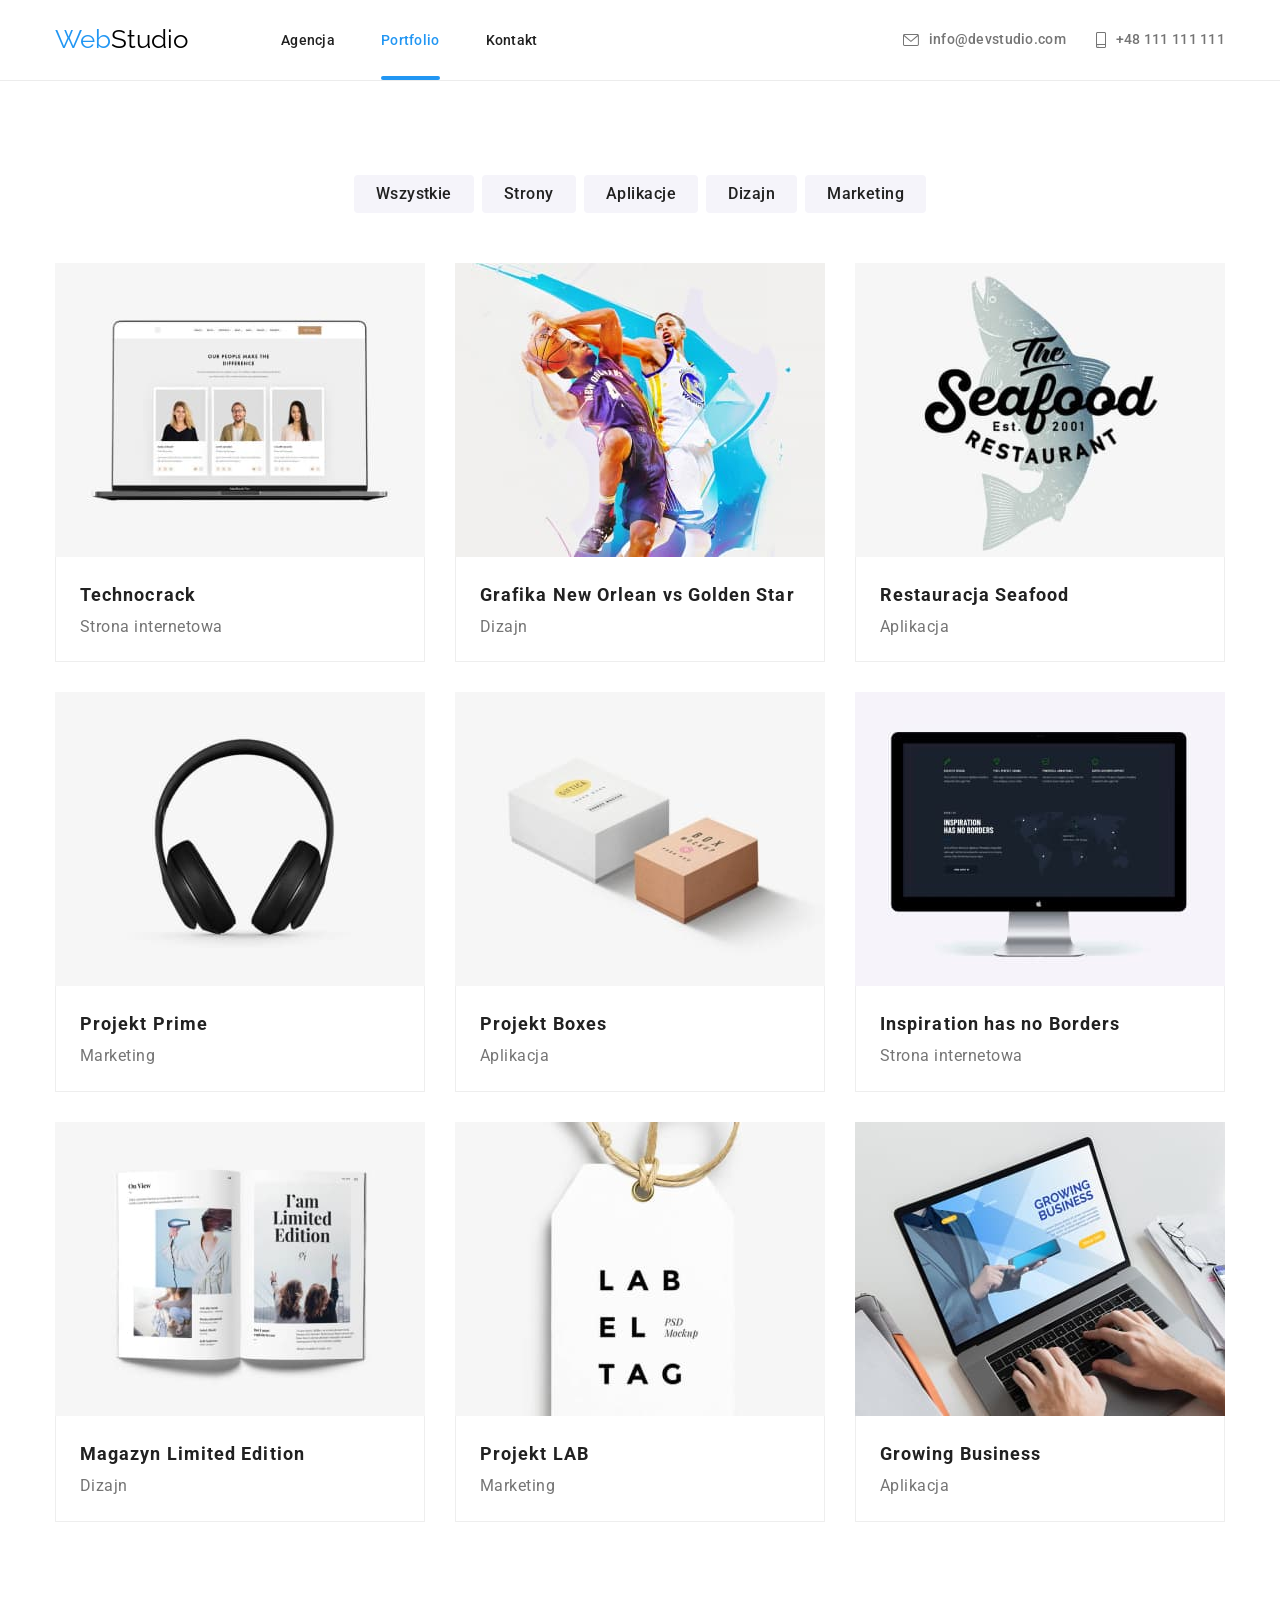
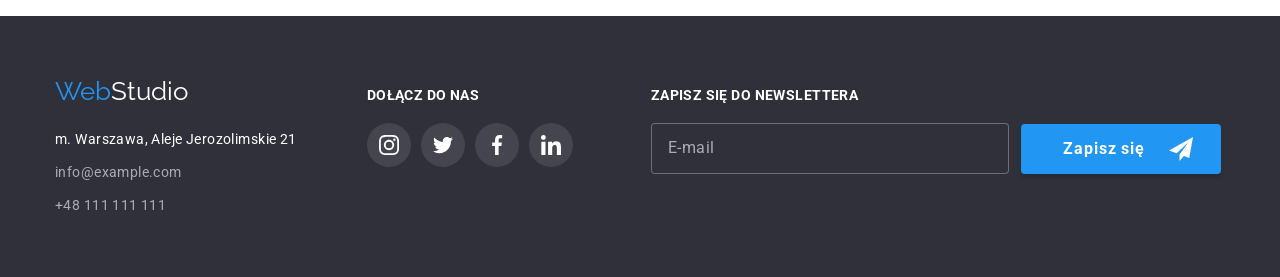
==== commit 08739fd7: "newsletter without transition" ====
--- a/portfolio.html
+++ b/portfolio.html
@@ -301,7 +301,7 @@
           <h4>Zapisz się do newslettera</h4>
           <form name="newsletter" autocomplete="on">
             <label>
-              <input type="email" name="newsletter-email" placeholder="E-mail" required />
+              <input type="email" name="newsletter-email" placeholder="E-mail" />
             </label>
             <button type="submit">
               Zapisz się
--- a/css/styles.css
+++ b/css/styles.css
@@ -19,7 +19,8 @@
   --bg-color: #2f303a;
   --border-radius: 4px;
   --cubic-bezier: cubic-bezier(0.4, 0, 0.2, 1);
-  --box-shadows: 0px 1px 3px rgba(0, 0, 0, 0.12), 0px 1px 1px rgba(0, 0, 0, 0.14), 0px 2px 1px rgba(0, 0, 0, 0.2);
+  --box-shadow: 0px 4px 4px rgba(0, 0, 0, 0.15);
+  --box-shadow2: 0px 1px 3px rgba(0, 0, 0, 0.12), 0px 1px 1px rgba(0, 0, 0, 0.14), 0px 2px 1px rgba(0, 0, 0, 0.2);
 }
 
 body {
@@ -162,7 +163,7 @@
   margin: 0 auto;
   border: 0;
   text-align: center;
-  box-shadow: 0px 4px 4px rgba(0, 0, 0, 0.15);
+  box-shadow: var(--box-shadow);
   border-radius: var(--border-radius);
   letter-spacing: 0.06em;
   font-weight: 700;
@@ -265,7 +266,7 @@
 
 .team-cards > li {
   background-color: var(--white-color);
-  box-shadow: var(--box-shadows);
+  box-shadow: var(--box-shadow2);
   border-radius: 0px 0px 4px 4px;
 }
 
@@ -538,7 +539,7 @@
   min-height: 581px;
   visibility: visible;
   background-color: var(--white-color);
-  box-shadow: var(--box-shadows);
+  box-shadow: var(--box-shadow2);
   border-radius: 4px;
   transform: translate(-50%, -50%) scale(1);
   transition: transform 350ms var(--cubic-bezier);
@@ -565,6 +566,32 @@
   gap: 12px;
 }
 
+form[name='newsletter'] input {
+  border: 1px solid rgba(255, 255, 255, 0.3);
+  border-radius: var(--border-radius);
+  background-color: var(--bg-color);
+  padding: 15px 16px;
+  width: 358px;
+}
+
 form[name='newsletter'] button {
   gap: 24px;
-}
+  background-color: var(--link-color);
+  color: var(--white-color);
+  fill: currentColor;
+  font-weight: 700;
+  font-size: 16px;
+  line-height: 1.875;
+  letter-spacing: 0.06em;
+  padding: 10px 28px 10px 42px;
+  border: 0;
+  border-radius: var(--border-radius);
+  box-shadow: var(--box-shadow);
+}
+
+form[name='newsletter'] input::placeholder {
+  font-size: 16px;
+  line-height: 1.25;
+  letter-spacing: 0.03em;
+  color: var(--footer-contact-color);
+}
